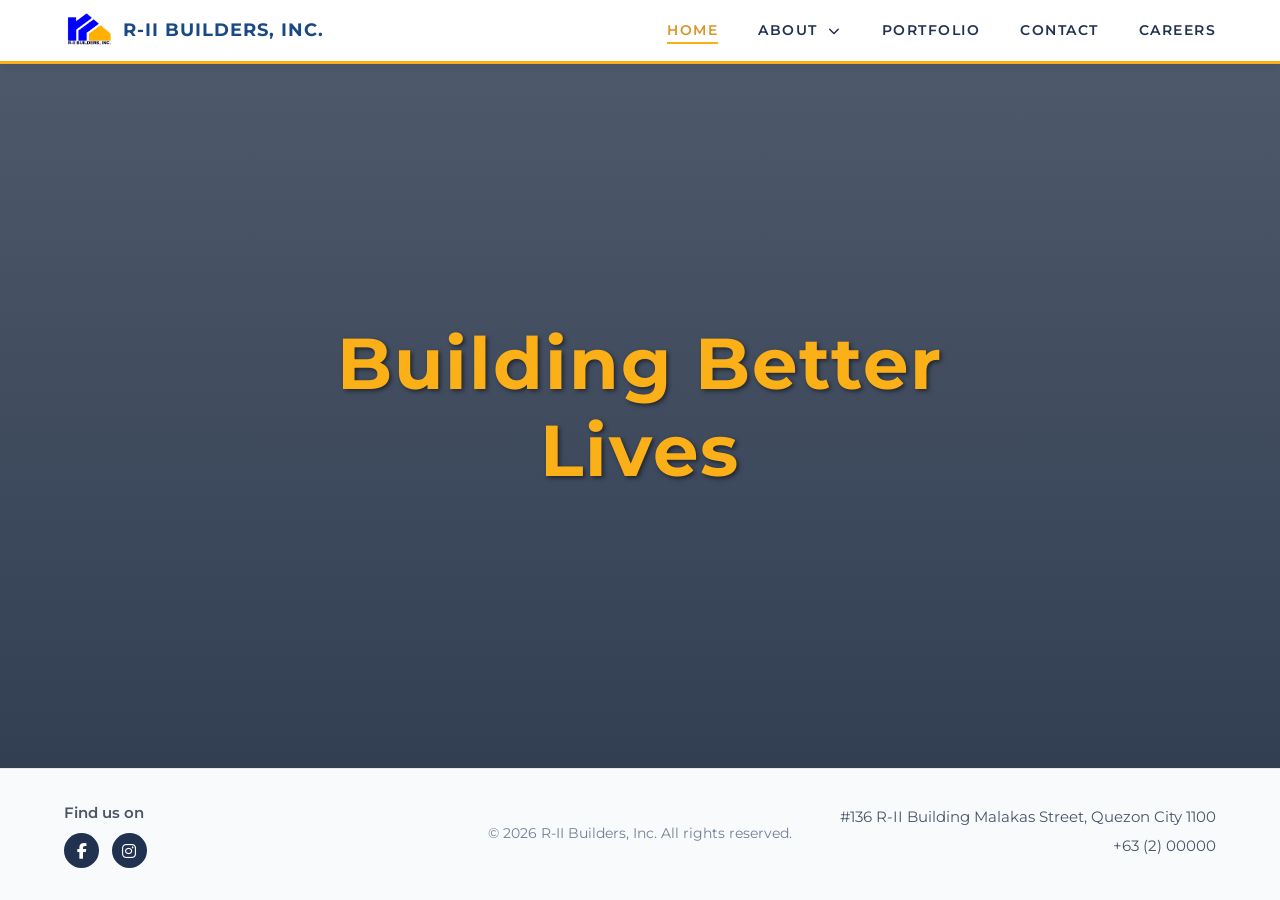
==== index.html @ c6eb3dde "Update index.html" ====
<!DOCTYPE html>
<html lang="en">

<head>
    <link rel="stylesheet" href="https://cdnjs.cloudflare.com/ajax/libs/font-awesome/6.4.0/css/all.min.css">
    <meta charset="UTF-8">
    <meta name="viewport" content="width=device-width, initial-scale=1.0">
    <link rel="icon" type="image/png" href="images/favicon.png">
    <title>R-II Builders, Inc. | Home</title>

    <!-- Open Graph Meta Tags for Corporate Site -->
    <meta property="og:title" content="R-II Builders, Inc.">
    <meta property="og:description" content="Excellence in construction and engineering.">
    <meta property="og:url" content="https://riibuilders.com/">
    <meta property="og:type" content="website">

    <!-- Google Fonts -->
    <link rel="preconnect" href="https://fonts.googleapis.com">
    <link rel="preconnect" href="https://fonts.gstatic.com" crossorigin>
    <link href="https://fonts.googleapis.com/css2?family=Montserrat:wght@300;400;600;700&display=swap" rel="stylesheet">

    <!-- CSS Link -->
    <link rel="stylesheet" href="css/style.css?v=3">

    <!-- Inline tweak just for the logo sizing (you can move this to style.css) -->
    <style>
        .nav-brand img {
            max-height: 35px;
            /* Keeps the logo cleanly fitted inside the navbar */
            width: auto;
            display: block;
        }
    </style>
</head>

<body>
    <!-- Page Loader -->
    <div id="page-loader" class="page-loader">
        <img src="images/RII_Logo.png" alt="Loading..." class="loader-logo">
    </div>

    <!-- Navigation -->
    <nav class="navbar" id="navbar">
        <a href="index.html" class="nav-brand">
            <!-- Local logo image -->
            <img src="images/RII_Logo.png" alt="R-II Builders, Inc.">
            <span class="brand-text">R-II Builders, Inc.</span>
        </a>

        <!-- Mobile Toggle -->
        <button class="nav-toggle" id="nav-toggle" aria-label="Toggle Navigation">
            <span class="hamburger"></span>
        </button>

        <ul class="nav-links" id="nav-links">
            <li><a href="index.html" class="nav-item active">Home</a></li>
            <li class="nav-item-dropdown">
                <a href="about.html" class="nav-item">About <i class="fas fa-chevron-down" style="font-size: 0.8em; margin-left: 5px;"></i></a>
                <ul class="dropdown-menu">
                    <li><a href="about.html#leaders">Our Leaders</a></li>
                </ul>
            </li>
            <li><a href="portfolio.html" class="nav-item">Portfolio</a></li>
            <li><a href="contact.html" class="nav-item">Contact</a></li>
            <li><a href="careers.html" class="nav-item">Careers</a></li>
        </ul>
    </nav>

    <!-- Hero Section -->
    <header class="hero" id="home">
        <div class="hero-content">
            <h1 class="hero-title">Building Better Lives</h1>

        </div>
    </header>

    <footer class="simple-footer">
        <div class="footer-bottom-bar">

            <!-- LEFT: Social Links -->
            <div class="footer-left">
                <span class="social-text">Find us on</span>
                <div class="social-icons">
                    <a href="#"><i class="fab fa-facebook-f"></i></a>
                    <a href="#"><i class="fab fa-instagram"></i></a>
                </div>
            </div>

            <!-- CENTER: Copyright -->
            <div class="footer-center">
                &copy; 2026 R-II Builders, Inc. All rights reserved.
            </div>

            <!-- RIGHT: Address -->
            <div class="footer-right">
                <p>#136 R-II Building Malakas Street, Quezon City 1100</p>
                <p>+63 (2) 00000</p>
            </div>

        </div>
    </footer>

    <!-- Optional JS -->
    <script src="script.js"></script>
</body>

</html>
---- css/style.css ----
/* ==========================================================================
   CSS Reset & Variables (R-II Builders Theme)
   ========================================================================== */
@import url('https://fonts.googleapis.com/css2?family=Montserrat:wght@300;400;600;700&display=swap');

:root {
    /* Updated Corporate Blue & Gold Theme */
    --bg-blue: #203250;
    --header-blue: #16243b;
    --accent-gold: #fcb017;
    --accent-gold-hover: #da9528;
    --text-light: #ffffff;
    --text-muted: #a0aec0;
    --font-main: 'Montserrat', sans-serif;
    --transition-fast: 0.2s ease-in-out;
}

* {
    margin: 0;
    padding: 0;
    box-sizing: border-box;
}

body {
    font-family: var(--font-main);
    color: #333333;
    background-color: #ffffff;
    line-height: 1.6;
    overflow-x: hidden;
    display: flex;
    flex-direction: column;
    min-height: 100vh;
}

a {
    text-decoration: none;
    color: inherit;
}

/* ==========================================================================
   Navigation
   ========================================================================== */
.navbar {
    position: fixed;
    top: 0;
    left: 0;
    width: 100%;
    z-index: 1000;
    display: flex;
    justify-content: space-between;
    align-items: center;
    padding: 0.8rem 5%;
    background-color: #ffffff;
    border-bottom: 3px solid var(--accent-gold);
    box-shadow: 0 4px 10px rgba(0, 0, 0, 0.05);
}

.nav-brand {
    font-size: 1.2rem;
    font-weight: 700;
    text-transform: uppercase;
    letter-spacing: 1px;
    display: flex !important;
    flex-direction: row !important;
    align-items: center !important;
    flex-wrap: nowrap !important;
    gap: 10px;
    text-decoration: none;
}

.nav-brand img {
    max-height: 35px;
    width: auto;
    display: block;
    flex-shrink: 0;
}

.brand-text {
    font-size: 1.1rem;
    color: #1a4a84;
    /* Distinct corporate blue */
    white-space: nowrap;
}

.nav-links {
    list-style: none;
    display: flex;
    gap: 2.5rem;
    align-items: center;
}

.nav-links a {
    font-size: 0.9rem;
    font-weight: 600;
    letter-spacing: 1.5px;
    text-transform: uppercase;
    transition: var(--transition-fast);
    position: relative;
    color: var(--bg-blue);
}

.nav-links a::after {
    content: '';
    position: absolute;
    bottom: -5px;
    left: 0;
    width: 0;
    height: 2px;
    background-color: var(--accent-gold);
    transition: var(--transition-fast);
}

.nav-links a:hover::after,
.nav-links a.active::after {
    width: 100%;
}

.nav-links a:hover,
.nav-links a.active {
    color: var(--accent-gold-hover);
}

/* Dropdown Navigation */
.nav-item-dropdown {
    position: relative;
}

.dropdown-menu {
    position: absolute;
    top: 100%;
    left: 0;
    background: #ffffff;
    min-width: 200px;
    box-shadow: 0 8px 16px rgba(0,0,0,0.1);
    border-top: 3px solid var(--accent-gold);
    list-style: none;
    opacity: 0;
    visibility: hidden;
    transform: translateY(10px);
    transition: all 0.3s ease;
    z-index: 1000;
    padding: 0;
    margin: 0;
}

.nav-item-dropdown:hover .dropdown-menu {
    opacity: 1;
    visibility: visible;
    transform: translateY(0);
}

.dropdown-menu li {
    border-bottom: 1px solid #f0f0f0;
}

.dropdown-menu li:last-child {
    border-bottom: none;
}

.dropdown-menu a {
    display: block;
    padding: 12px 20px;
    color: var(--bg-blue);
    font-size: 0.85rem;
}

.dropdown-menu a::after {
    display: none;
}

.dropdown-menu a:hover {
    background: #f8f9fa;
    color: var(--accent-gold);
}

/* Mobile Nav Toggle */
.nav-toggle {
    display: none;
    background: none;
    border: none;
    cursor: pointer;
    padding: 0.5rem;
    z-index: 1001;
}

.hamburger {
    display: block;
    width: 25px;
    height: 2px;
    background-color: var(--accent-gold);
    position: relative;
    transition: var(--transition-fast);
}

.hamburger::before,
.hamburger::after {
    content: '';
    position: absolute;
    width: 100%;
    height: 100%;
    background-color: inherit;
    left: 0;
    transition: var(--transition-fast);
}

.hamburger::before {
    top: -8px;
}

.hamburger::after {
    top: 8px;
}

/* ==========================================================================
   Hero Section (Home Page)
   ========================================================================== */
.hero {
    flex: 1;
    display: flex;
    align-items: center;
    justify-content: center;
    text-align: center;
    padding: 150px 20px 80px;
    background-image: linear-gradient(rgba(22, 36, 59, 0.75), rgba(22, 36, 59, 0.9)), url('https://pub-7480e3de787c46bc820e8f515126787b.r2.dev/RII%20Photos/R2%20OLD%20PHOTOS/Capture8.JPG.webp');
    background-size: cover;
    background-position: center;
    background-attachment: fixed;
}

.hero-content {
    max-width: 800px;
    animation: fadeInUp 1s ease forwards;
}

.hero-title {
    color: var(--accent-gold);
    font-size: clamp(2.5rem, 6vw, 4.5rem);
    font-weight: 700;
    margin-bottom: 1.5rem;
    letter-spacing: 2px;
    line-height: 1.2;
    text-shadow: 2px 2px 4px rgba(0, 0, 0, 0.5);
}

.hero-text {
    font-size: clamp(1rem, 2vw, 1.2rem);
    font-weight: 400;
    line-height: 1.8;
    color: #ffffff;
    margin: 0 auto;
    text-shadow: 1px 1px 3px rgba(0, 0, 0, 0.5);
}

/* ==========================================================================
   Internal Pages (About, Portfolio, etc.)
   ========================================================================== */
.page-hero {
    position: relative;
    padding: 160px 20px 60px;
    background-color: #f8fafc;
    text-align: center;
    overflow: hidden;
}

.page-hero .hero-title {
    color: var(--accent-gold);
    font-size: clamp(2rem, 5vw, 3.5rem);
    font-weight: 700;
    margin-bottom: 0.5rem;
    line-height: 1.2;
}

.hero-subtitle {
    color: #4a5568;
    font-size: clamp(1rem, 2vw, 1.5rem);
    font-weight: 300;
    letter-spacing: 1px;
}

/* About Hero - 3/4 Screen Video Background */
#about-hero {
    position: relative;
    height: 75vh;
    min-height: 500px;
    display: flex;
    align-items: center;
    justify-content: center;
    padding: 0 20px;
    overflow: hidden;
}

.video-container {
    position: absolute;
    top: 0;
    left: 0;
    width: 100%;
    height: 100%;
    z-index: 0;
}

.video-container video {
    width: 100%;
    height: 100%;
    object-fit: cover;
    display: block;
}

.video-overlay {
    position: absolute;
    top: 0;
    left: 0;
    width: 100%;
    height: 100%;
    background: linear-gradient(rgba(22, 36, 59, 0.75), rgba(22, 36, 59, 0.9));
    z-index: 1;
}

#about-hero .hero-content {
    position: relative;
    z-index: 2;
    text-align: center;
}

#about-hero .hero-title {
    color: var(--accent-gold);
    font-size: clamp(2.5rem, 5vw, 4rem);
    text-shadow: 2px 2px 4px rgba(0, 0, 0, 0.5);
    margin-bottom: 0.5rem;
}

#about-hero .hero-subtitle {
    color: #ffffff;
    font-size: clamp(1.2rem, 2vw, 1.8rem);
    font-weight: 300;
    text-shadow: 1px 1px 3px rgba(0, 0, 0, 0.5);
    letter-spacing: 1px;
}

/* Content Section Layout */
.content-section {
    background-color: #ffffff;
    color: #333333;
    padding: 60px 20px;
    flex: 1;
}

.container {
    max-width: 900px;
    margin: 0 auto;
}

.lead-text {
    font-size: 1.2rem;
    line-height: 1.8;
    margin-bottom: 3rem;
    text-align: center;
    font-weight: 400;
}

.text-block {
    margin-bottom: 2.5rem;
}

.section-title {
    color: var(--bg-blue);
    font-size: 1.8rem;
    margin-bottom: 1rem;
    position: relative;
    padding-bottom: 10px;
}

.section-title::after {
    content: '';
    position: absolute;
    left: 0;
    bottom: 0;
    width: 60px;
    height: 3px;
    background-color: var(--accent-gold);
}

.text-block p {
    font-size: 1.05rem;
    line-height: 1.8;
    font-weight: 300;
}

/* ==========================================================================
   Certifications Section
   ========================================================================== */
.certifications-section {
    background-color: #f8fafc;
    padding: 60px 20px;
    border-top: 1px solid #e2e8f0;
}

.text-center {
    text-align: center;
}

.center-title {
    display: inline-block;
}

.center-title::after {
    left: 50%;
    transform: translateX(-50%);
}

.cert-grid {
    display: grid;
    grid-template-columns: repeat(auto-fit, minmax(250px, 1fr));
    gap: 2rem;
    margin-top: 3rem;
}

.cert-card {
    background: #ffffff;
    padding: 2.5rem 1.5rem;
    border-radius: 8px;
    text-align: center;
    box-shadow: 0 4px 6px rgba(0, 0, 0, 0.05);
    border-bottom: 4px solid var(--accent-gold);
    transition: var(--transition-fast);
}

.cert-card:hover {
    transform: translateY(-5px);
    box-shadow: 0 10px 20px rgba(0, 0, 0, 0.1);
}

.cert-icon {
    font-size: 2.5rem;
    color: var(--bg-blue);
    margin-bottom: 1.2rem;
}

.cert-title {
    color: var(--bg-blue);
    font-size: 1.4rem;
    font-weight: 700;
    margin-bottom: 0.5rem;
}

.cert-desc {
    color: #4a5568;
    font-size: 0.95rem;
    font-weight: 600;
    margin: 0;
}

/* ==========================================================================
   Contact Page Styles
   ========================================================================== */
.contact-container {
    display: grid;
    grid-template-columns: 1fr 1.5fr;
    gap: 4rem;
    padding-top: 20px;
}

.contact-info {
    padding-right: 2rem;
}

.contact-detail {
    margin-bottom: 1.5rem;
    font-size: 1.05rem;
    color: #4a5568;
}

.contact-detail strong {
    color: var(--bg-blue);
    font-weight: 600;
}

.contact-form-wrapper {
    background: #f8fafc;
    padding: 2.5rem;
    border-radius: 8px;
    box-shadow: 0 4px 6px rgba(0, 0, 0, 0.05);
    border: 1px solid #e2e8f0;
}

.form-group {
    margin-bottom: 1.5rem;
}

.form-group label {
    display: block;
    font-size: 0.9rem;
    font-weight: 600;
    color: var(--bg-blue);
    margin-bottom: 0.5rem;
}

.form-group input,
.form-group select,
.form-group textarea {
    width: 100%;
    padding: 0.75rem 1rem;
    border: 1px solid #cbd5e1;
    border-radius: 4px;
    font-family: var(--font-main);
    font-size: 1rem;
    color: #333333;
    transition: var(--transition-fast);
}

.form-group input:focus,
.form-group select:focus,
.form-group textarea:focus {
    outline: none;
    border-color: var(--accent-gold);
    box-shadow: 0 0 0 2px rgba(252, 176, 23, 0.2);
}

.btn-submit {
    display: inline-block;
    width: 100%;
    padding: 1rem;
    background-color: var(--accent-gold);
    color: var(--header-blue);
    font-weight: 700;
    font-size: 1rem;
    border: none;
    border-radius: 4px;
    cursor: pointer;
    text-transform: uppercase;
    letter-spacing: 1px;
    transition: var(--transition-fast);
}

.btn-submit:hover {
    background-color: var(--accent-gold-hover);
    color: #ffffff;
}

/* ==========================================================================
   Careers Page Styles
   ========================================================================== */
.job-list {
    display: flex;
    flex-direction: column;
    gap: 2rem;
}

.job-card {
    background: #ffffff;
    border: 1px solid #e2e8f0;
    border-left: 4px solid var(--accent-gold);
    border-radius: 6px;
    padding: 2rem;
    box-shadow: 0 4px 6px rgba(0, 0, 0, 0.03);
    transition: var(--transition-fast);
}

.job-card:hover {
    box-shadow: 0 10px 15px rgba(0, 0, 0, 0.08);
    transform: translateY(-2px);
}

.job-header {
    display: flex;
    justify-content: space-between;
    align-items: center;
    margin-bottom: 0.5rem;
}

.job-title {
    color: var(--bg-blue);
    font-size: 1.4rem;
    font-weight: 700;
}

.job-type {
    background-color: var(--header-blue);
    color: var(--accent-gold);
    padding: 0.3rem 0.8rem;
    border-radius: 20px;
    font-size: 0.8rem;
    font-weight: 600;
    text-transform: uppercase;
    letter-spacing: 1px;
}

.job-meta {
    color: #718096;
    font-size: 0.95rem;
    margin-bottom: 1rem;
    font-weight: 600;
}

.job-desc {
    color: #4a5568;
    font-size: 1rem;
    line-height: 1.7;
    margin-bottom: 1.5rem;
}

.btn-apply {
    display: inline-block;
    padding: 0.75rem 1.5rem;
    background-color: transparent;
    color: var(--bg-blue);
    font-weight: 700;
    font-size: 0.9rem;
    border: 2px solid var(--bg-blue);
    border-radius: 4px;
    cursor: pointer;
    text-transform: uppercase;
    letter-spacing: 1px;
    transition: var(--transition-fast);
}

.btn-apply:hover {
    background-color: var(--bg-blue);
    color: var(--text-light);
}

/* ==========================================================================
   Portfolio Gallery Styles
   ========================================================================== */
.portfolio-section {
    padding: 4rem 2rem;
    background-color: #f8fafc;
}

.portfolio-grid {
    display: grid;
    grid-template-columns: repeat(auto-fill, minmax(300px, 1fr));
    gap: 2rem;
}

.portfolio-item {
    position: relative;
    border-radius: 8px;
    overflow: hidden;
    box-shadow: 0 4px 10px rgba(0, 0, 0, 0.1);
    background-color: #ffffff;
    aspect-ratio: 4 / 3;
    cursor: pointer;
    min-width: 0;
    min-height: 0;
}

.portfolio-item img {
    width: 100%;
    height: 100%;
    object-fit: cover;
    display: block;
    transition: transform 0.5s ease;
}

.portfolio-item:hover img {
    transform: scale(1.1);
}

.portfolio-overlay {
    position: absolute;
    inset: 0;
    background: linear-gradient(to top, rgba(32, 50, 80, 0.9), rgba(32, 50, 80, 0.2));
    display: flex;
    align-items: flex-end;
    padding: 1.5rem;
    opacity: 0;
    transition: opacity 0.3s ease;
}

.portfolio-item:hover .portfolio-overlay {
    opacity: 1;
}

.portfolio-title {
    color: var(--accent-gold);
    font-size: 1.2rem;
    font-weight: 700;
    text-transform: uppercase;
    letter-spacing: 1px;
    transform: translateY(20px);
    transition: transform 0.3s ease;
}

.portfolio-item:hover .portfolio-title {
    transform: translateY(0);
}

/* ==========================================================================
   Footer (Left / Center / Right Layout for ALL Pages)
   ========================================================================== */
.simple-footer {
    padding: 2rem 5%;
    background-color: #f8fafc;
    border-top: 1px solid #e2e8f0;
    margin-top: auto;
}

.footer-bottom-bar {
    display: flex;
    flex-direction: row;
    justify-content: space-between;
    align-items: center;
    width: 100%;
    max-width: 1400px;
    margin: 0 auto;
}

.footer-left {
    flex: 1;
    display: flex;
    flex-direction: column;
    align-items: flex-start;
}

.social-text {
    color: #4a5568;
    font-size: 0.95rem;
    font-weight: 600;
    margin-bottom: 0.5rem;
}

.social-icons {
    display: flex;
    gap: 0.8rem;
}

.social-icons a {
    color: #ffffff;
    background-color: var(--bg-blue);
    width: 35px;
    height: 35px;
    border-radius: 50%;
    display: inline-flex;
    align-items: center;
    justify-content: center;
    transition: background-color 0.3s ease, transform 0.3s ease;
}

.social-icons a:hover {
    background-color: var(--accent-gold);
    transform: translateY(-3px);
}

.footer-center {
    flex: 1;
    text-align: center;
    font-size: 0.85rem;
    color: #718096;
}

.footer-right {
    flex: 1;
    text-align: right;
    color: #4a5568;
    font-size: 0.95rem;
}

.footer-right p {
    margin: 0 0 0.3rem 0;
}

/* ==========================================================================
   Page Loader
   ========================================================================== */
.page-loader {
    position: fixed;
    top: 0;
    left: 0;
    width: 100%;
    height: 100%;
    background-color: #ffffff;
    display: flex;
    justify-content: center;
    align-items: center;
    z-index: 9999;
    transition: opacity 0.5s ease, visibility 0.5s ease;
}

.page-loader.hidden {
    opacity: 0;
    visibility: hidden;
}

.loader-logo {
    width: 150px;
    animation: pulse 1.5s infinite;
}

/* ==========================================================================
   Animations & Responsive Design
   ========================================================================== */
@keyframes pulse {
    0% {
        transform: scale(1);
        opacity: 0.7;
    }

    50% {
        transform: scale(1.1);
        opacity: 1;
    }

    100% {
        transform: scale(1);
        opacity: 0.7;
    }
}

@keyframes fadeInUp {
    from {
        opacity: 0;
        transform: translateY(30px);
    }

    to {
        opacity: 1;
        transform: translateY(0);
    }
}

@media (max-width: 768px) {

    /* Mobile Nav */
    .nav-toggle {
        display: block;
    }

    .nav-links {
        position: fixed;
        top: 0;
        right: -100%;
        width: 100%;
        height: 100vh;
        background: #ffffff;
        flex-direction: column;
        justify-content: center;
        align-items: center;
        transition: right 0.4s ease;
        gap: 3rem;
    }

    .nav-links.active {
        right: 0;
    }

    .nav-toggle.active .hamburger {
        background: transparent;
    }

    .nav-toggle.active .hamburger::before {
        top: 0;
        transform: rotate(45deg);
    }

    .nav-toggle.active .hamburger::after {
        transform: translateY(-8px) rotate(-45deg);
    }

    /* Mobile Dropdown Fix */
    .nav-item-dropdown {
        width: 100%;
        text-align: center;
    }

    .dropdown-menu {
        position: static;
        box-shadow: none;
        border-top: none;
        opacity: 1;
        visibility: visible;
        transform: none;
        background: transparent;
        margin-top: 15px;
        display: flex;
        flex-direction: column;
        align-items: center;
        gap: 15px;
    }

    .dropdown-menu li {
        border-bottom: none;
    }

    /* Mobile Footer */
    .footer-bottom-bar {
        flex-direction: column;
        gap: 2rem;
    }

    .footer-left,
    .footer-center,
    .footer-right {
        align-items: center;
        text-align: center;
    }

    /* Mobile Contact/Careers Layout */
    .contact-container {
        grid-template-columns: 1fr;
        gap: 2.5rem;
    }

    .contact-info {
        padding-right: 0;
    }
}

@media (max-width: 500px) {
    .job-header {
        flex-direction: column;
        align-items: flex-start;
        gap: 0.5rem;
    }
}

/* ==========================================================================
   About Hero - 3/4 Screen Video Background
   ========================================================================== */
#about-hero {
    position: relative;
    height: 75vh;
    /* Sets the height to exactly 3/4 of the viewport height */
    min-height: 500px;
    /* Fallback for very small screens */
    display: flex;
    align-items: center;
    justify-content: center;
    padding: 0 20px;
    overflow: hidden;
}

.video-container {
    position: absolute;
    top: 0;
    left: 0;
    width: 100%;
    height: 100%;
    z-index: 0;
}

.video-container video {
    width: 100%;
    height: 100%;
    object-fit: cover;
    /* Ensures the video fills the screen without stretching */
    display: block;
}

.video-overlay {
    position: absolute;
    top: 0;
    left: 0;
    width: 100%;
    height: 100%;
    /* Dark blue gradient overlay - adjust opacity (0.75 / 0.9) if you want the video brighter or darker */
    background: linear-gradient(rgba(22, 36, 59, 0.75), rgba(22, 36, 59, 0.9));
    z-index: 1;
}

#about-hero .hero-content {
    position: relative;
    z-index: 2;
    /* Keeps the text above the video and overlay */
    text-align: center;
}

#about-hero .hero-title {
    color: var(--accent-gold);
    font-size: clamp(2.5rem, 5vw, 4rem);
    text-shadow: 2px 2px 4px rgba(0, 0, 0, 0.5);
    margin-bottom: 0.5rem;
}

#about-hero .hero-subtitle {
    color: #ffffff;
    font-size: clamp(1.2rem, 2vw, 1.8rem);
    font-weight: 300;
    text-shadow: 1px 1px 3px rgba(0, 0, 0, 0.5);
    letter-spacing: 1px;
}

/* ==========================================================================
   Careers Hero - 3/4 Screen Background
   ========================================================================== */
#careers-hero {
    position: relative;
    height: 75vh;
    min-height: 500px;
    display: flex;
    align-items: center;
    justify-content: center;
    padding: 0 20px;
    overflow: hidden;
    /* Uses a background image with a dark overlay to keep text readable */
    background-image: linear-gradient(rgba(22, 36, 59, 0.75), rgba(22, 36, 59, 0.9)), url('https://pub-7480e3de787c46bc820e8f515126787b.r2.dev/RII%20Photos/R2%20OLD%20PHOTOS/Capture3.JPG.webp');
    background-size: cover;
    background-position: center;
}

#careers-hero .hero-content {
    position: relative;
    z-index: 2;
    text-align: center;
}

#careers-hero .hero-title {
    color: var(--accent-gold);
    font-size: clamp(2.5rem, 5vw, 4rem);
    text-shadow: 2px 2px 4px rgba(0, 0, 0, 0.5);
    margin-bottom: 0.5rem;
}

/* ==========================================================================
   Leaders Section
   ========================================================================== */
.leaders-section {
    padding: 5rem 0;
    background-color: #f8f9fa;
}

.leaders-grid {
    display: grid;
    grid-template-columns: 1fr;
    gap: 3rem;
    margin-top: 3rem;
}

@media (min-width: 768px) {
    .leaders-grid {
        grid-template-columns: 1fr 1fr;
    }
}

.leader-card {
    background: #ffffff;
    border-radius: 8px;
    box-shadow: 0 4px 15px rgba(0,0,0,0.05);
    overflow: hidden;
    display: flex;
    flex-direction: column;
}

.leader-image {
    width: 100%;
    height: 400px;
    object-fit: cover;
    object-position: top;
}

.leader-info {
    padding: 2rem;
}

.leader-name {
    color: var(--bg-blue);
    font-size: 1.5rem;
    font-weight: 700;
    margin-bottom: 0.5rem;
}

.leader-title {
    color: var(--accent-gold);
    font-size: 1rem;
    font-weight: 600;
    margin-bottom: 1.5rem;
    text-transform: uppercase;
    letter-spacing: 1px;
}

.leader-bio {
    color: #555;
    line-height: 1.6;
}

#careers-hero .hero-subtitle {
    color: #ffffff;
    font-size: clamp(1.2rem, 2vw, 1.8rem);
    font-weight: 300;
    text-shadow: 1px 1px 3px rgba(0, 0, 0, 0.5);
    letter-spacing: 1px;
}
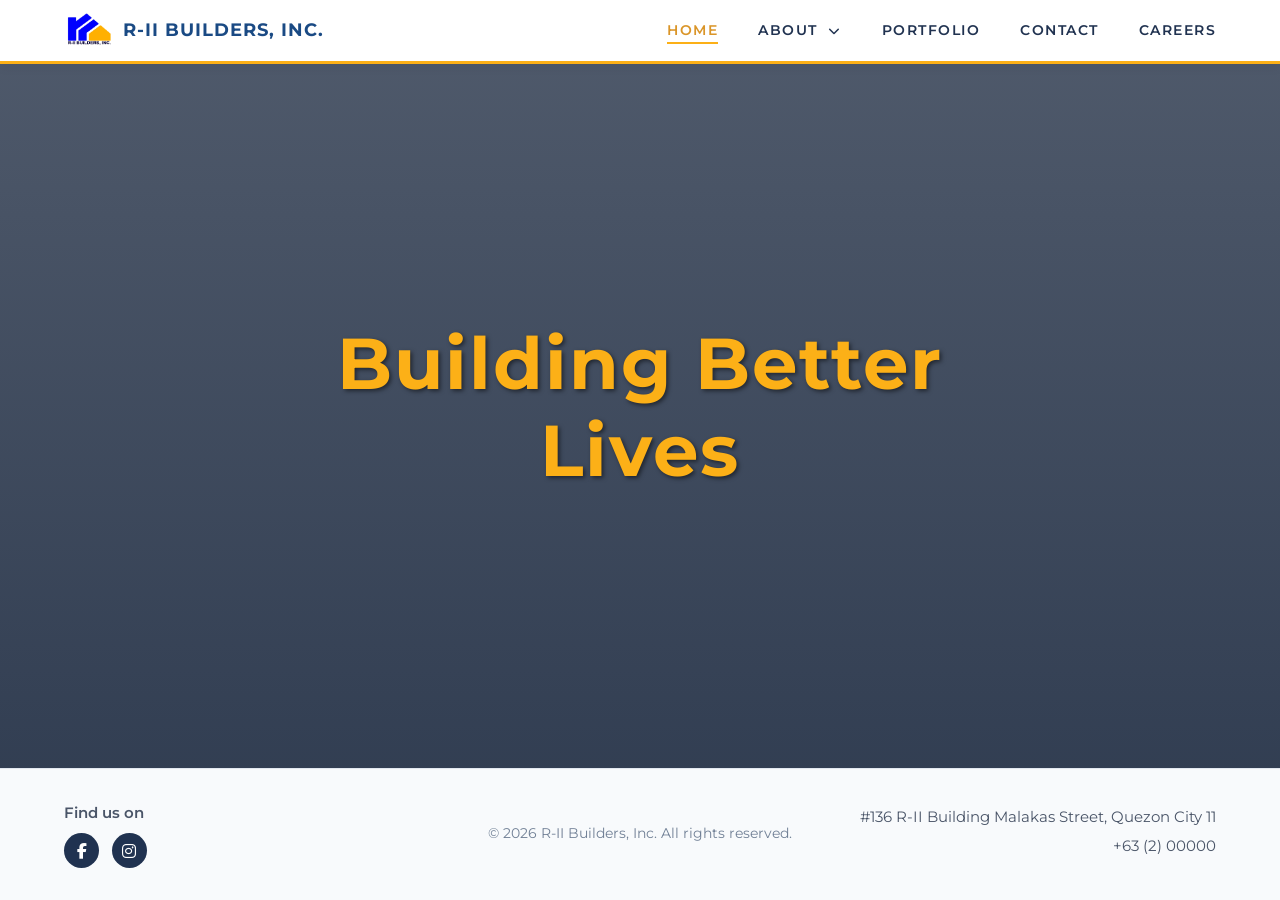
==== commit af575a5b: "Update index.html" ====
--- a/index.html
+++ b/index.html
@@ -74,6 +74,7 @@
         </div>
     </header>
 
+    <!-- Footer -->
     <footer class="simple-footer">
         <div class="footer-bottom-bar">
 
@@ -93,7 +94,7 @@
 
             <!-- RIGHT: Address -->
             <div class="footer-right">
-                <p>#136 R-II Building Malakas Street, Quezon City 1100</p>
+                <p>#136 R-II Building Malakas Street, Quezon City 11</p>
                 <p>+63 (2) 00000</p>
             </div>
 
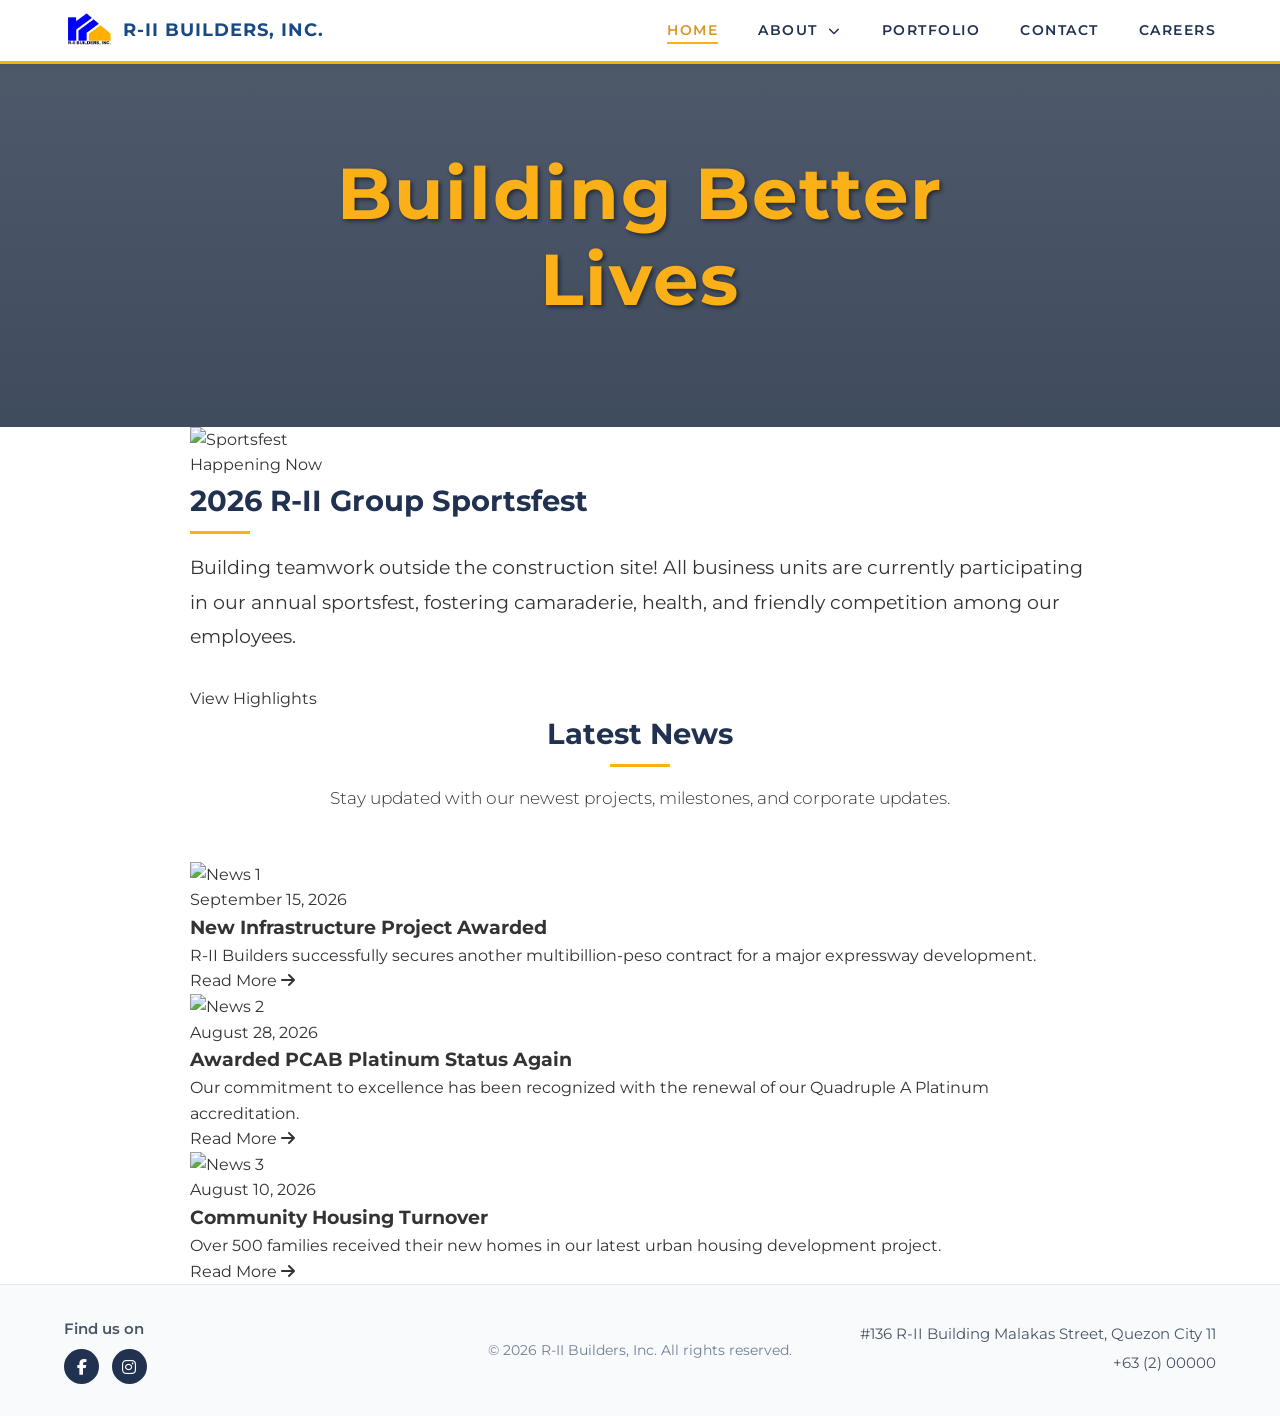
==== commit 23f728b1: "Update index.html" ====
--- a/index.html
+++ b/index.html
@@ -55,9 +55,11 @@
         <ul class="nav-links" id="nav-links">
             <li><a href="index.html" class="nav-item active">Home</a></li>
             <li class="nav-item-dropdown">
-                <a href="about.html" class="nav-item">About <i class="fas fa-chevron-down" style="font-size: 0.8em; margin-left: 5px;"></i></a>
+                <a href="javascript:void(0);" class="nav-item">About <i class="fas fa-chevron-down" style="font-size: 0.8em; margin-left: 5px;"></i></a>
                 <ul class="dropdown-menu">
-                    <li><a href="about.html#leaders">Our Leaders</a></li>
+                    <li><a href="about.html">Who We Are</a></li>
+                    <li><a href="leaders.html">Our Leaders</a></li>
+                    <li><a href="business.html">Our Business</a></li>
                 </ul>
             </li>
             <li><a href="portfolio.html" class="nav-item">Portfolio</a></li>
@@ -73,6 +75,71 @@
 
         </div>
     </header>
+
+    <!-- Current Event Section (What we are doing right now) -->
+    <section class="current-event-section">
+        <div class="container">
+            <div class="event-banner">
+                <div class="event-image">
+                    <!-- Placeholder image for Sportsfest/Event -->
+                    <img src="https://images.unsplash.com/photo-1526676037777-05a232554f77?auto=format&fit=crop&q=80&w=1200" alt="Sportsfest">
+                </div>
+                <div class="event-content">
+                    <div class="event-badge">Happening Now</div>
+                    <h2 class="section-title" style="text-align: left; margin-bottom: 1rem;">2026 R-II Group Sportsfest</h2>
+                    <p class="lead-text" style="text-align: left; margin-bottom: 2rem;">
+                        Building teamwork outside the construction site! All business units are currently participating in our annual sportsfest, fostering camaraderie, health, and friendly competition among our employees.
+                    </p>
+                    <a href="#" class="btn-primary">View Highlights</a>
+                </div>
+            </div>
+        </div>
+    </section>
+
+    <!-- Latest News Section -->
+    <section class="news-section">
+        <div class="container">
+            <div class="text-block text-center" style="margin-bottom: 3rem;">
+                <h2 class="section-title center-title">Latest News</h2>
+                <p>Stay updated with our newest projects, milestones, and corporate updates.</p>
+            </div>
+
+            <div class="news-grid">
+                <!-- News Card 1 -->
+                <div class="news-card">
+                    <img src="https://images.unsplash.com/photo-1541888086225-f67468112bc5?auto=format&fit=crop&q=80&w=800" alt="News 1" class="news-image">
+                    <div class="news-info">
+                        <div class="news-date">September 15, 2026</div>
+                        <h3 class="news-title">New Infrastructure Project Awarded</h3>
+                        <p class="news-excerpt">R-II Builders successfully secures another multibillion-peso contract for a major expressway development.</p>
+                        <a href="#" class="read-more">Read More <i class="fas fa-arrow-right"></i></a>
+                    </div>
+                </div>
+
+                <!-- News Card 2 -->
+                <div class="news-card">
+                    <img src="https://images.unsplash.com/photo-1504307651254-35680f356dfd?auto=format&fit=crop&q=80&w=800" alt="News 2" class="news-image">
+                    <div class="news-info">
+                        <div class="news-date">August 28, 2026</div>
+                        <h3 class="news-title">Awarded PCAB Platinum Status Again</h3>
+                        <p class="news-excerpt">Our commitment to excellence has been recognized with the renewal of our Quadruple A Platinum accreditation.</p>
+                        <a href="#" class="read-more">Read More <i class="fas fa-arrow-right"></i></a>
+                    </div>
+                </div>
+
+                <!-- News Card 3 -->
+                <div class="news-card">
+                    <img src="https://images.unsplash.com/photo-1486406146926-c627a92ad1ab?auto=format&fit=crop&q=80&w=800" alt="News 3" class="news-image">
+                    <div class="news-info">
+                        <div class="news-date">August 10, 2026</div>
+                        <h3 class="news-title">Community Housing Turnover</h3>
+                        <p class="news-excerpt">Over 500 families received their new homes in our latest urban housing development project.</p>
+                        <a href="#" class="read-more">Read More <i class="fas fa-arrow-right"></i></a>
+                    </div>
+                </div>
+            </div>
+        </div>
+    </section>
 
     <!-- Footer -->
     <footer class="simple-footer">
--- a/css/style.css
+++ b/css/style.css
@@ -131,7 +131,7 @@
     left: 0;
     background: #ffffff;
     min-width: 200px;
-    box-shadow: 0 8px 16px rgba(0,0,0,0.1);
+    box-shadow: 0 8px 16px rgba(0, 0, 0, 0.1);
     border-top: 3px solid var(--accent-gold);
     list-style: none;
     opacity: 0;
@@ -143,7 +143,8 @@
     margin: 0;
 }
 
-.nav-item-dropdown:hover .dropdown-menu {
+.nav-item-dropdown.active .dropdown-menu,
+.dropdown-menu.show {
     opacity: 1;
     visibility: visible;
     transform: translateY(0);
@@ -1034,7 +1035,7 @@
 .leader-card {
     background: #ffffff;
     border-radius: 8px;
-    box-shadow: 0 4px 15px rgba(0,0,0,0.05);
+    box-shadow: 0 4px 15px rgba(0, 0, 0, 0.05);
     overflow: hidden;
     display: flex;
     flex-direction: column;
@@ -1078,4 +1079,60 @@
     font-weight: 300;
     text-shadow: 1px 1px 3px rgba(0, 0, 0, 0.5);
     letter-spacing: 1px;
+}
+
+/* ==========================================================================
+   Careers Category Boxes
+   ========================================================================== */
+.category-grid {
+    display: grid;
+    grid-template-columns: 1fr;
+    gap: 2rem;
+    margin: 1rem 0 3rem 0;
+}
+
+@media (min-width: 768px) {
+    .category-grid {
+        grid-template-columns: 1fr 1fr;
+    }
+}
+
+.category-box {
+    background: #ffffff;
+    border: 2px solid #e2e8f0;
+    border-radius: 8px;
+    padding: 2.5rem 2rem;
+    text-align: center;
+    color: var(--bg-blue);
+    transition: all 0.3s ease;
+    display: flex;
+    flex-direction: column;
+    align-items: center;
+    justify-content: center;
+    cursor: pointer;
+    box-shadow: 0 4px 6px rgba(0, 0, 0, 0.02);
+}
+
+.category-box:hover {
+    border-color: var(--accent-gold);
+    transform: translateY(-5px);
+    box-shadow: 0 10px 20px rgba(0, 0, 0, 0.05);
+}
+
+.category-box.active {
+    border-color: var(--accent-gold);
+    background-color: #f8fafc;
+    box-shadow: 0 4px 15px rgba(0, 0, 0, 0.05);
+}
+
+.category-box h3 {
+    font-size: 1.5rem;
+    margin-bottom: 0.5rem;
+    color: var(--bg-blue);
+}
+
+.category-box p {
+    color: #64748b;
+    font-size: 0.95rem;
+    margin: 0;
 }
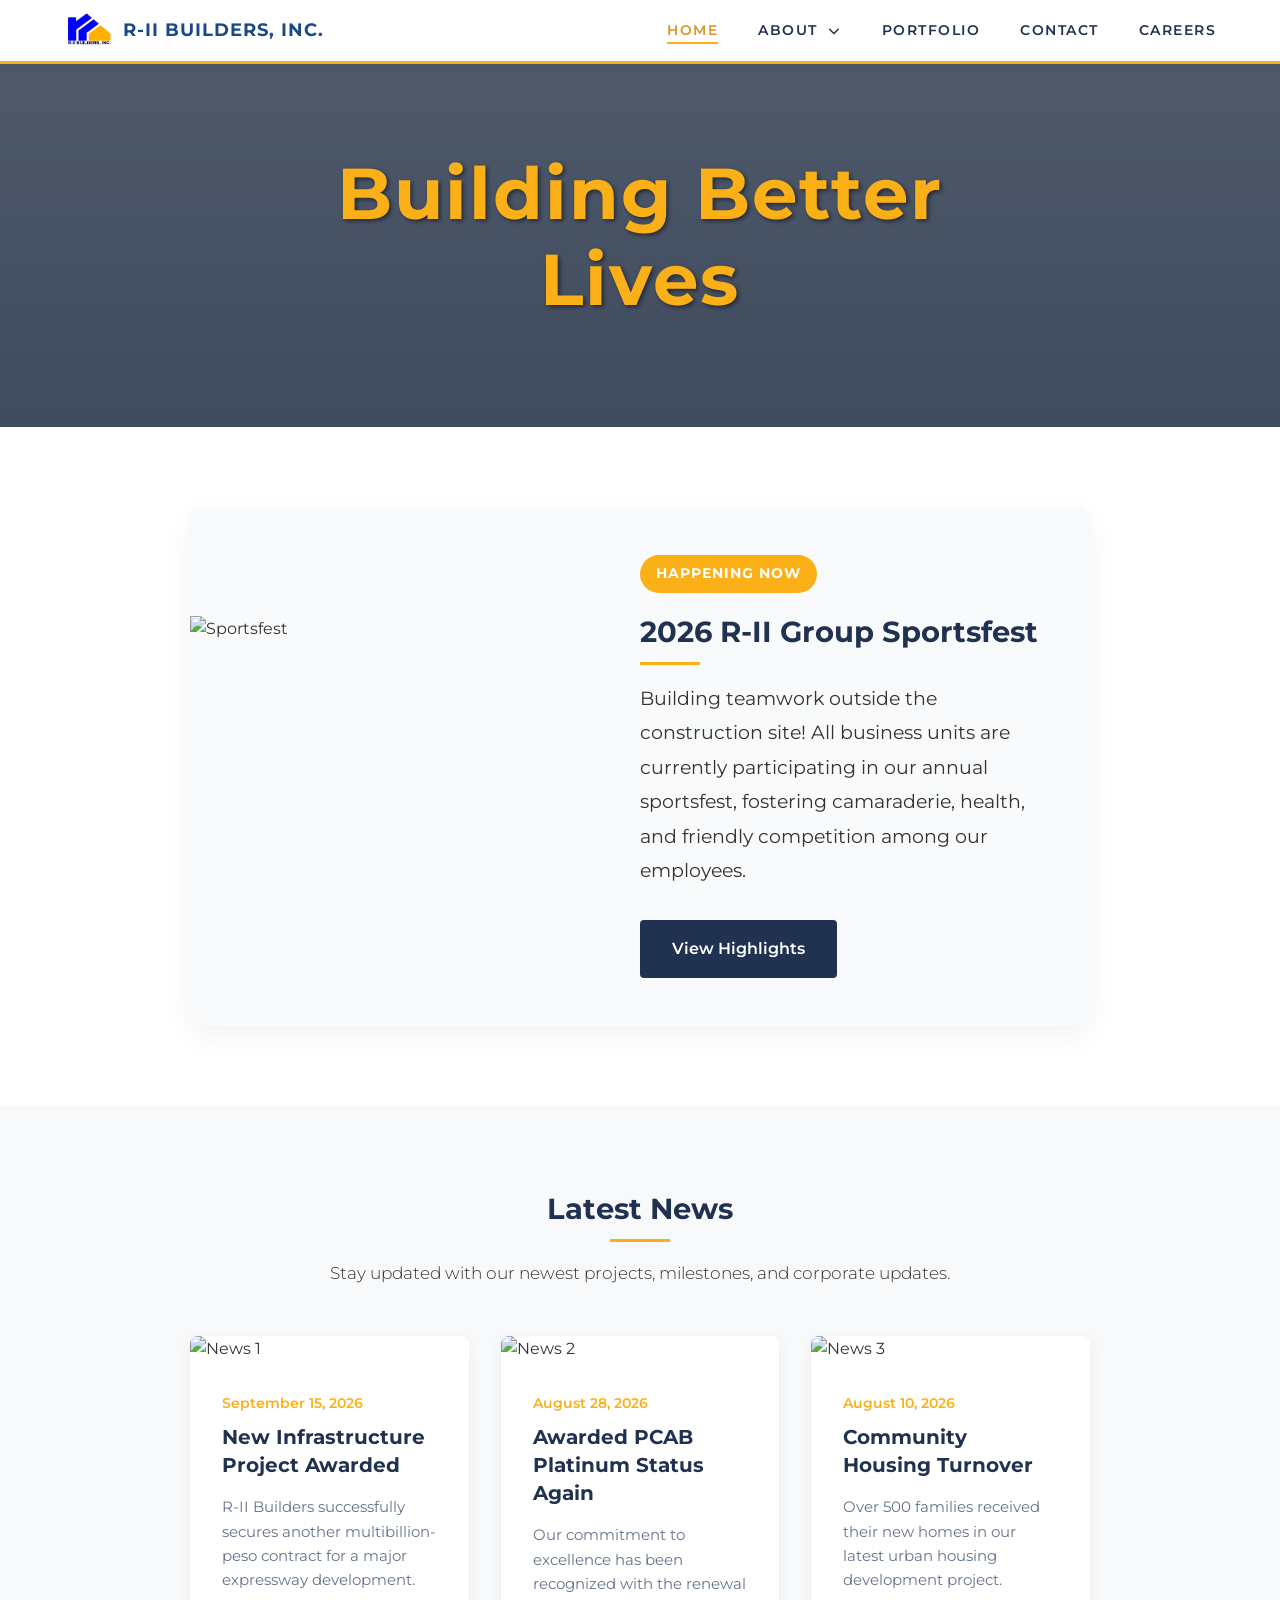
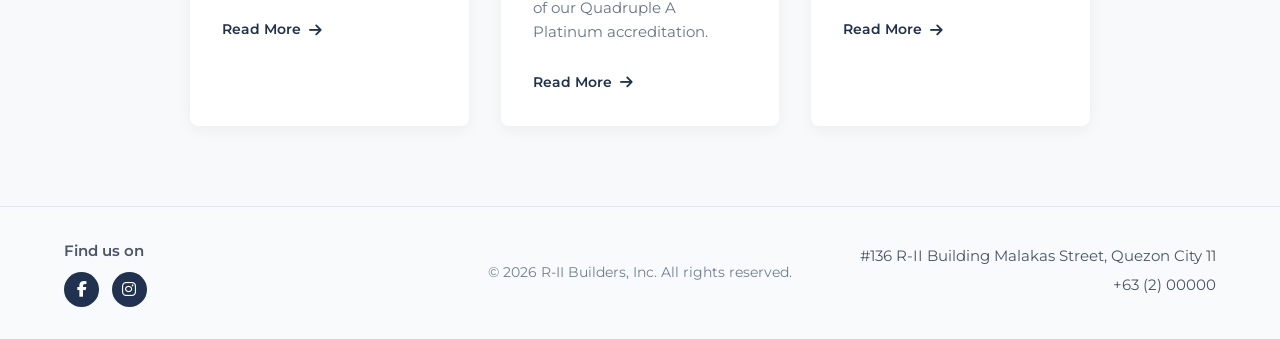
==== commit 5bd9dccd: "Update index.html" ====
--- a/index.html
+++ b/index.html
@@ -169,7 +169,7 @@
     </footer>
 
     <!-- Optional JS -->
-    <script src="script.js"></script>
+    <script src="script.js?v=5"></script>
 </body>
 
 </html>
--- a/css/style.css
+++ b/css/style.css
@@ -1135,4 +1135,149 @@
     color: #64748b;
     font-size: 0.95rem;
     margin: 0;
+}
+
+/* ==========================================================================
+   Home Page Sections
+   ========================================================================== */
+.current-event-section {
+    padding: 5rem 0;
+    background-color: #ffffff;
+}
+
+.event-banner {
+    display: flex;
+    flex-direction: column;
+    background: #f8fafc;
+    border-radius: 12px;
+    overflow: hidden;
+    box-shadow: 0 10px 30px rgba(0,0,0,0.05);
+}
+
+@media (min-width: 992px) {
+    .event-banner {
+        flex-direction: row;
+        align-items: center;
+    }
+}
+
+.event-image {
+    flex: 1;
+    min-height: 300px;
+}
+
+.event-image img {
+    width: 100%;
+    height: 100%;
+    object-fit: cover;
+}
+
+.event-content {
+    flex: 1;
+    padding: 3rem;
+}
+
+.event-badge {
+    display: inline-block;
+    background-color: var(--accent-gold);
+    color: #ffffff;
+    padding: 0.5rem 1rem;
+    border-radius: 50px;
+    font-size: 0.85rem;
+    font-weight: 700;
+    text-transform: uppercase;
+    letter-spacing: 1px;
+    margin-bottom: 1rem;
+}
+
+.btn-primary {
+    display: inline-block;
+    background-color: var(--bg-blue);
+    color: #ffffff;
+    padding: 1rem 2rem;
+    border-radius: 4px;
+    text-decoration: none;
+    font-weight: 600;
+    transition: all 0.3s ease;
+}
+
+.btn-primary:hover {
+    background-color: var(--accent-gold);
+    transform: translateY(-2px);
+    color: #ffffff;
+}
+
+.news-section {
+    padding: 5rem 0;
+    background-color: #f8f9fa;
+}
+
+.news-grid {
+    display: grid;
+    grid-template-columns: 1fr;
+    gap: 2rem;
+}
+
+@media (min-width: 768px) {
+    .news-grid {
+        grid-template-columns: repeat(3, 1fr);
+    }
+}
+
+.news-card {
+    background: #ffffff;
+    border-radius: 8px;
+    overflow: hidden;
+    box-shadow: 0 4px 15px rgba(0,0,0,0.05);
+    transition: transform 0.3s ease;
+}
+
+.news-card:hover {
+    transform: translateY(-5px);
+}
+
+.news-image {
+    width: 100%;
+    height: 200px;
+    object-fit: cover;
+}
+
+.news-info {
+    padding: 2rem;
+}
+
+.news-date {
+    color: var(--accent-gold);
+    font-size: 0.85rem;
+    font-weight: 600;
+    margin-bottom: 0.5rem;
+}
+
+.news-title {
+    color: var(--bg-blue);
+    font-size: 1.25rem;
+    margin-bottom: 1rem;
+    line-height: 1.4;
+}
+
+.news-excerpt {
+    color: #64748b;
+    font-size: 0.95rem;
+    margin-bottom: 1.5rem;
+    line-height: 1.6;
+}
+
+.read-more {
+    color: var(--bg-blue);
+    text-decoration: none;
+    font-weight: 600;
+    font-size: 0.9rem;
+    display: inline-flex;
+    align-items: center;
+    gap: 0.5rem;
+    transition: color 0.3s ease;
+}
+
+.read-more:hover {
+    color: var(--accent-gold);
 }
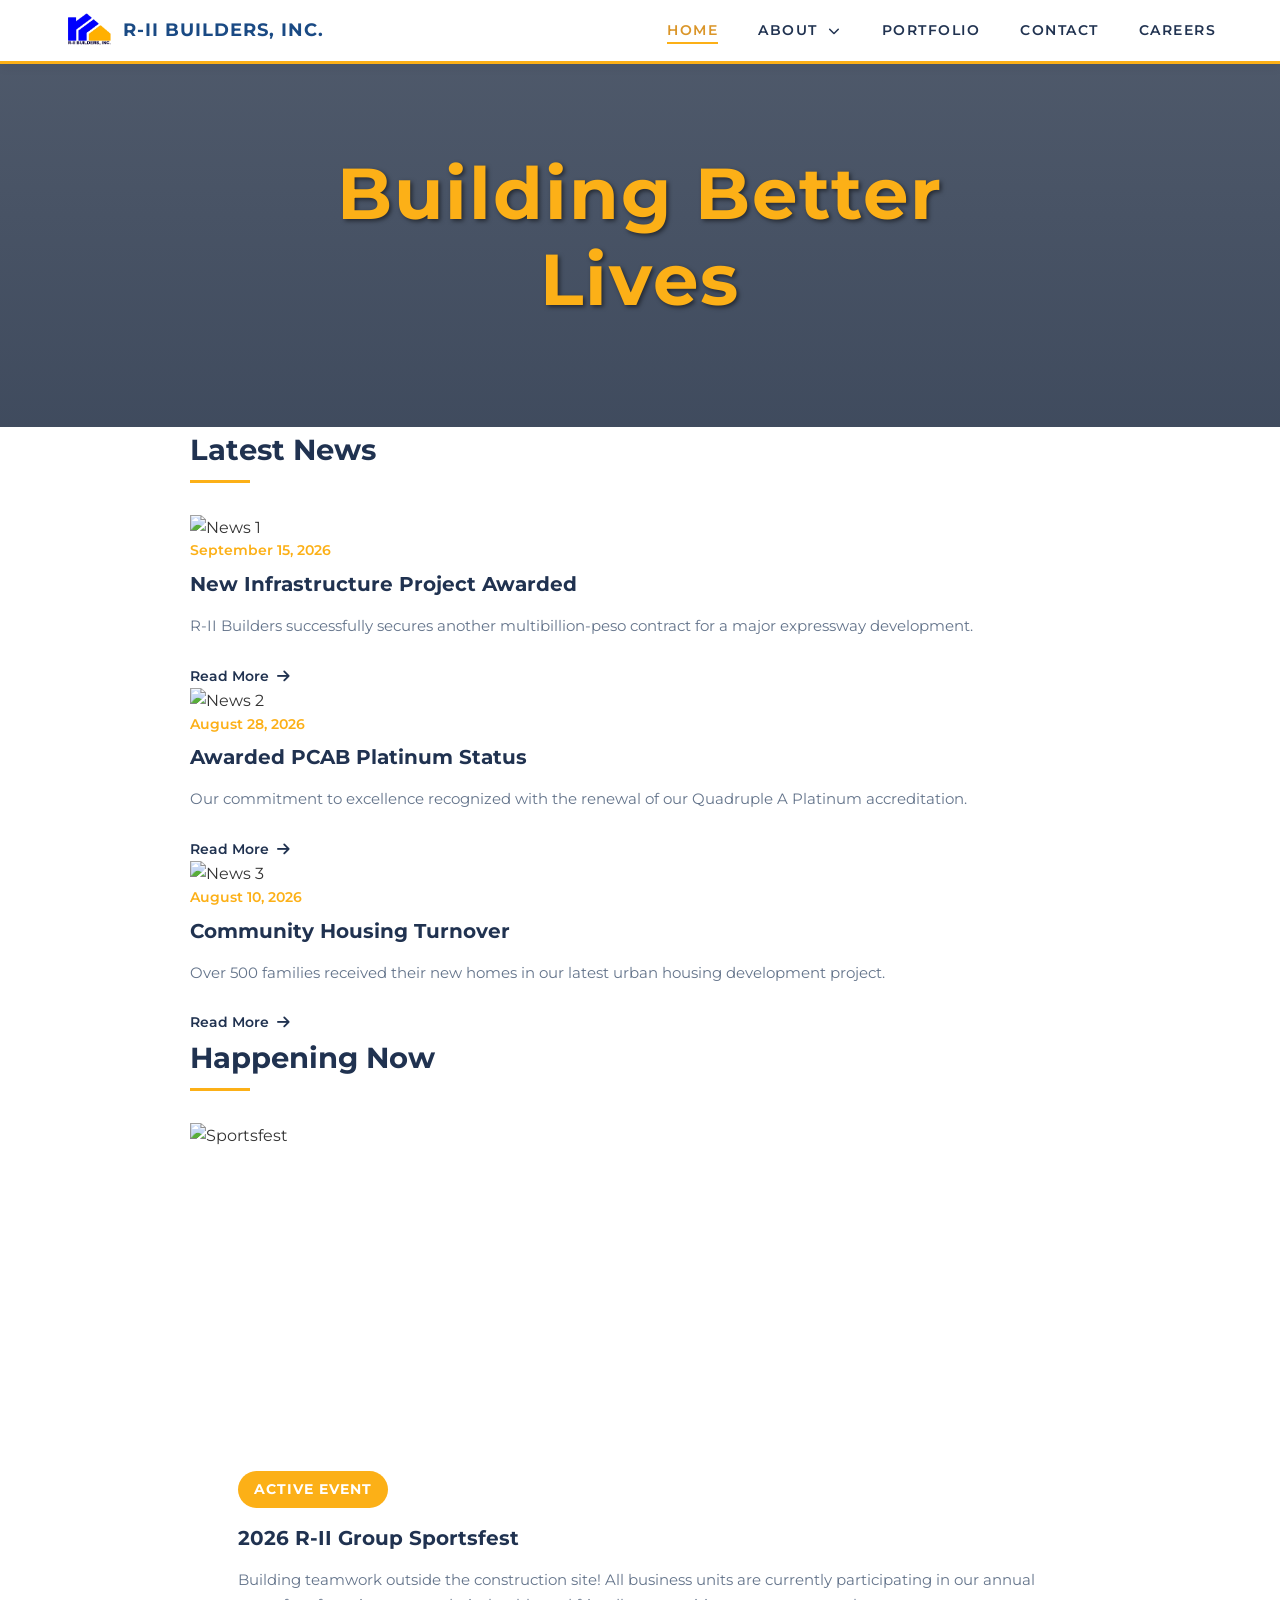
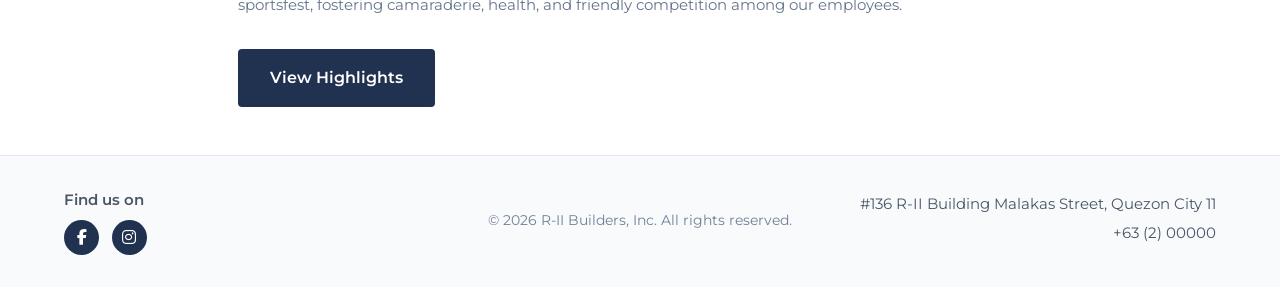
==== commit 6c542394: "Update index.html" ====
--- a/index.html
+++ b/index.html
@@ -76,67 +76,81 @@
         </div>
     </header>
 
-    <!-- Current Event Section (What we are doing right now) -->
-    <section class="current-event-section">
+    <!-- Homepage Split Section -->
+    <section class="homepage-split-section">
         <div class="container">
-            <div class="event-banner">
-                <div class="event-image">
-                    <!-- Placeholder image for Sportsfest/Event -->
-                    <img src="https://images.unsplash.com/photo-1526676037777-05a232554f77?auto=format&fit=crop&q=80&w=1200" alt="Sportsfest">
-                </div>
-                <div class="event-content">
-                    <div class="event-badge">Happening Now</div>
-                    <h2 class="section-title" style="text-align: left; margin-bottom: 1rem;">2026 R-II Group Sportsfest</h2>
-                    <p class="lead-text" style="text-align: left; margin-bottom: 2rem;">
-                        Building teamwork outside the construction site! All business units are currently participating in our annual sportsfest, fostering camaraderie, health, and friendly competition among our employees.
-                    </p>
-                    <a href="#" class="btn-primary">View Highlights</a>
-                </div>
-            </div>
-        </div>
-    </section>
+            <div class="homepage-grid">
 
-    <!-- Latest News Section -->
-    <section class="news-section">
-        <div class="container">
-            <div class="text-block text-center" style="margin-bottom: 3rem;">
-                <h2 class="section-title center-title">Latest News</h2>
-                <p>Stay updated with our newest projects, milestones, and corporate updates.</p>
-            </div>
+                <!-- Left Panel: Latest News -->
+                <div class="left-panel">
+                    <div class="text-block" style="margin-bottom: 2rem;">
+                        <h2 class="section-title">Latest News</h2>
+                    </div>
 
-            <div class="news-grid">
-                <!-- News Card 1 -->
-                <div class="news-card">
-                    <img src="https://images.unsplash.com/photo-1541888086225-f67468112bc5?auto=format&fit=crop&q=80&w=800" alt="News 1" class="news-image">
-                    <div class="news-info">
-                        <div class="news-date">September 15, 2026</div>
-                        <h3 class="news-title">New Infrastructure Project Awarded</h3>
-                        <p class="news-excerpt">R-II Builders successfully secures another multibillion-peso contract for a major expressway development.</p>
-                        <a href="#" class="read-more">Read More <i class="fas fa-arrow-right"></i></a>
+                    <div class="news-list-vertical">
+                        <!-- News Card 1 -->
+                        <div class="news-card-hz">
+                            <div class="news-image-hz">
+                                <img src="https://images.unsplash.com/photo-1541888086225-f67468112bc5?auto=format&fit=crop&q=80&w=800" alt="News 1">
+                            </div>
+                            <div class="news-info-hz">
+                                <div class="news-date">September 15, 2026</div>
+                                <h3 class="news-title">New Infrastructure Project Awarded</h3>
+                                <p class="news-excerpt">R-II Builders successfully secures another multibillion-peso contract for a major expressway development.</p>
+                                <a href="#" class="read-more">Read More <i class="fas fa-arrow-right"></i></a>
+                            </div>
+                        </div>
+
+                        <!-- News Card 2 -->
+                        <div class="news-card-hz">
+                            <div class="news-image-hz">
+                                <img src="https://images.unsplash.com/photo-1504307651254-35680f356dfd?auto=format&fit=crop&q=80&w=800" alt="News 2">
+                            </div>
+                            <div class="news-info-hz">
+                                <div class="news-date">August 28, 2026</div>
+                                <h3 class="news-title">Awarded PCAB Platinum Status</h3>
+                                <p class="news-excerpt">Our commitment to excellence recognized with the renewal of our Quadruple A Platinum accreditation.</p>
+                                <a href="#" class="read-more">Read More <i class="fas fa-arrow-right"></i></a>
+                            </div>
+                        </div>
+
+                        <!-- News Card 3 -->
+                        <div class="news-card-hz">
+                            <div class="news-image-hz">
+                                <img src="https://images.unsplash.com/photo-1486406146926-c627a92ad1ab?auto=format&fit=crop&q=80&w=800" alt="News 3">
+                            </div>
+                            <div class="news-info-hz">
+                                <div class="news-date">August 10, 2026</div>
+                                <h3 class="news-title">Community Housing Turnover</h3>
+                                <p class="news-excerpt">Over 500 families received their new homes in our latest urban housing development project.</p>
+                                <a href="#" class="read-more">Read More <i class="fas fa-arrow-right"></i></a>
+                            </div>
+                        </div>
                     </div>
                 </div>
 
-                <!-- News Card 2 -->
-                <div class="news-card">
-                    <img src="https://images.unsplash.com/photo-1504307651254-35680f356dfd?auto=format&fit=crop&q=80&w=800" alt="News 2" class="news-image">
-                    <div class="news-info">
-                        <div class="news-date">August 28, 2026</div>
-                        <h3 class="news-title">Awarded PCAB Platinum Status Again</h3>
-                        <p class="news-excerpt">Our commitment to excellence has been recognized with the renewal of our Quadruple A Platinum accreditation.</p>
-                        <a href="#" class="read-more">Read More <i class="fas fa-arrow-right"></i></a>
+                <!-- Right Panel: Happening Now -->
+                <div class="right-panel">
+                    <div class="text-block" style="margin-bottom: 2rem;">
+                        <h2 class="section-title">Happening Now</h2>
+                    </div>
+
+                    <div class="event-card-vertical">
+                        <div class="event-image">
+                            <!-- Placeholder image for Sportsfest/Event -->
+                            <img src="https://images.unsplash.com/photo-1526676037777-05a232554f77?auto=format&fit=crop&q=80&w=1200" alt="Sportsfest">
+                        </div>
+                        <div class="event-content">
+                            <div class="event-badge">Active Event</div>
+                            <h3 class="news-title" style="margin-bottom: 1rem;">2026 R-II Group Sportsfest</h3>
+                            <p class="news-excerpt" style="margin-bottom: 2rem;">
+                                Building teamwork outside the construction site! All business units are currently participating in our annual sportsfest, fostering camaraderie, health, and friendly competition among our employees.
+                            </p>
+                            <a href="#" class="btn-primary">View Highlights</a>
+                        </div>
                     </div>
                 </div>
 
-                <!-- News Card 3 -->
-                <div class="news-card">
-                    <img src="https://images.unsplash.com/photo-1486406146926-c627a92ad1ab?auto=format&fit=crop&q=80&w=800" alt="News 3" class="news-image">
-                    <div class="news-info">
-                        <div class="news-date">August 10, 2026</div>
-                        <h3 class="news-title">Community Housing Turnover</h3>
-                        <p class="news-excerpt">Over 500 families received their new homes in our latest urban housing development project.</p>
-                        <a href="#" class="read-more">Read More <i class="fas fa-arrow-right"></i></a>
-                    </div>
-                </div>
             </div>
         </div>
     </section>
